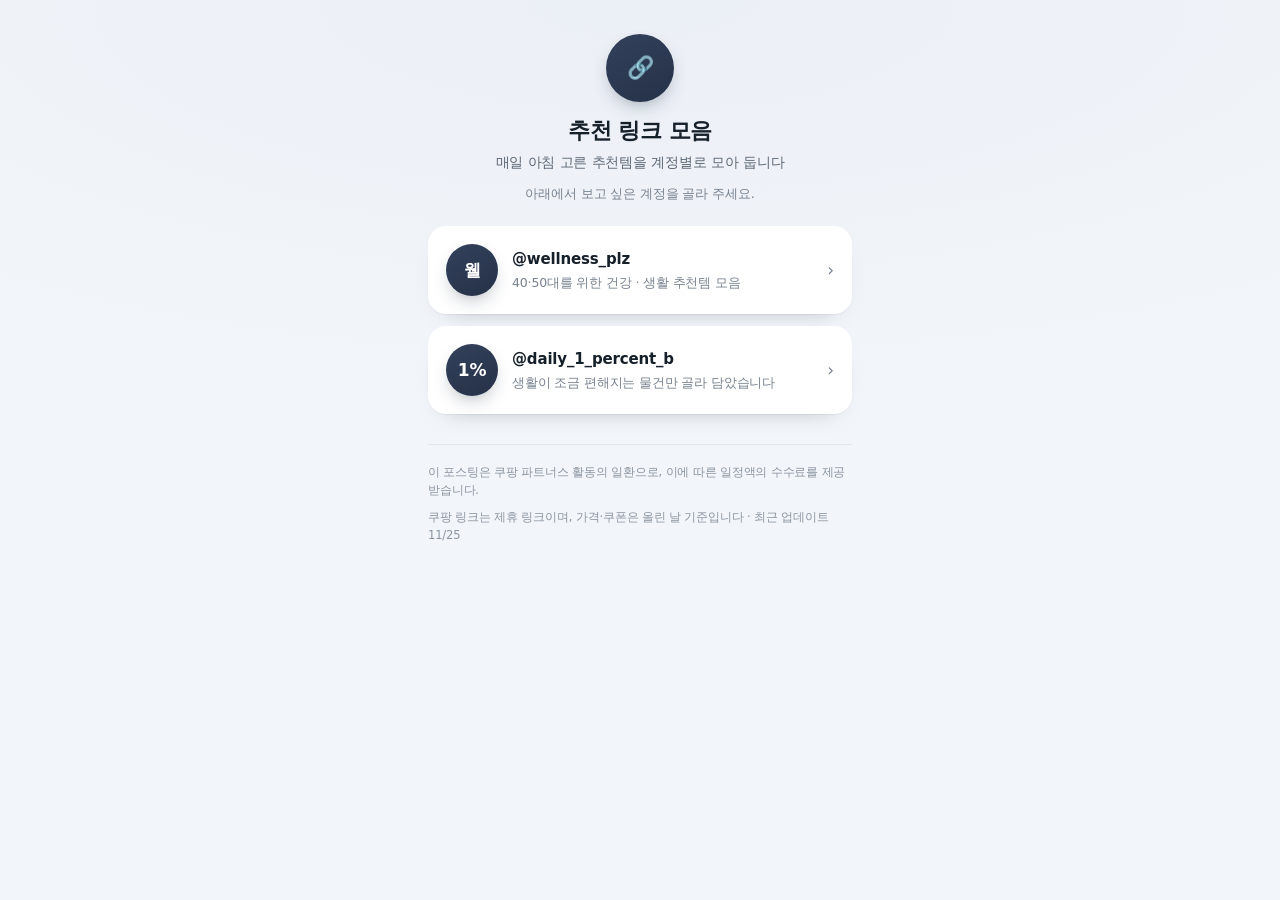
==== index.html @ a3815895 "feat: 인스타 고정 링크 페이지 구축 (@wellness_plz · @daily_1_percent_b)" ====
<!doctype html>
<html lang="ko">
<head>
<meta charset="utf-8">
<meta name="viewport" content="width=device-width, initial-scale=1, viewport-fit=cover">
<title>추천 링크 모음</title>
<meta name="description" content="@wellness_plz · @daily_1_percent_b 매일 아침 추천하는 제품 링크 모음">
<meta name="theme-color" content="#f2f5f9">
<meta property="og:type" content="website">
<meta property="og:title" content="추천 링크 모음">
<meta property="og:description" content="@wellness_plz · @daily_1_percent_b 매일 아침 추천하는 제품 링크 모음">
<meta property="og:url" content="https://mrleeshyun-cyber.github.io/links/">
<meta name="twitter:card" content="summary">
<link rel="stylesheet" href="assets/style.css">
</head>
<body class="theme-root">
<div class="wrap">
  <header class="hero">
    <div class="avatar">🔗</div>
    <h1>추천 링크 모음</h1>
    <p class="tagline">매일 아침 고른 추천템을 계정별로 모아 둡니다</p>
    <p class="intro">아래에서 보고 싶은 계정을 골라 주세요.</p>
  </header>

  <main>
  <a class="account" href="wellness/">
    <span class="avatar">웰</span>
    <span class="account-body">
      <span class="account-handle">@wellness_plz</span>
      <span class="account-desc">40·50대를 위한 건강 · 생활 추천템 모음</span>
    </span>
    <span class="row-arrow" aria-hidden="true">›</span>
  </a>
  <a class="account" href="daily/">
    <span class="avatar">1%</span>
    <span class="account-body">
      <span class="account-handle">@daily_1_percent_b</span>
      <span class="account-desc">생활이 조금 편해지는 물건만 골라 담았습니다</span>
    </span>
    <span class="row-arrow" aria-hidden="true">›</span>
  </a>
  </main>

  <footer class="foot">
    <p class="disclosure">이 포스팅은 쿠팡 파트너스 활동의 일환으로, 이에 따른 일정액의 수수료를 제공받습니다.</p>
    <p class="updated">쿠팡 링크는 제휴 링크이며, 가격·쿠폰은 올린 날 기준입니다 · 최근 업데이트 11/25</p>
  </footer>
</div>
</body>
</html>
---- assets/style.css ----
/* ────────────────────────────────────────────────
   인스타 고정 링크 페이지 공통 스타일 (모바일 우선)
   색은 페이지별 .theme-* 클래스의 --accent 값만 바꾸면 됩니다.
   ──────────────────────────────────────────────── */
* { box-sizing: border-box; -webkit-tap-highlight-color: transparent; }

html { -webkit-text-size-adjust: 100%; }

body {
  margin: 0;
  font-family: "Pretendard", -apple-system, BlinkMacSystemFont, "Apple SD Gothic Neo",
    "Malgun Gothic", "Noto Sans KR", system-ui, sans-serif;
  color: #16202a;
  background:
    radial-gradient(120% 60% at 50% 0%, var(--accent-soft, #e9eef6) 0%, rgba(255, 255, 255, 0) 70%),
    #f2f5f9;
  background-attachment: fixed;
  line-height: 1.55;
  letter-spacing: -0.01em;
  font-size: 16px;
}

a { color: inherit; text-decoration: none; }

.theme-wellness { --accent: #2f7d5d; --accent-soft: #e6f2ea; --accent-ink: #1f5c43; }
.theme-daily    { --accent: #28559a; --accent-soft: #e7eefb; --accent-ink: #1c3f73; }
.theme-root     { --accent: #33415c; --accent-soft: #ebeff6; --accent-ink: #253147; }

.wrap {
  max-width: 460px;
  margin: 0 auto;
  padding: 20px 18px 40px;
}

/* ── 상단 헤더 ─────────────────────────────── */
.topbar {
  display: flex;
  align-items: center;
  justify-content: space-between;
  min-height: 28px;
  margin-bottom: 14px;
  font-size: 13px;
  color: #6d7784;
}
.topbar a { padding: 4px 2px; }

.hero { text-align: center; margin-bottom: 22px; }

.avatar {
  width: 68px;
  height: 68px;
  margin: 0 auto 12px;
  border-radius: 50%;
  display: flex;
  align-items: center;
  justify-content: center;
  font-size: 22px;
  font-weight: 700;
  color: #fff;
  background: linear-gradient(150deg, var(--accent) 0%, var(--accent-ink) 100%);
  box-shadow: 0 8px 20px -8px rgba(20, 40, 60, 0.45);
}

.hero h1 {
  margin: 0;
  font-size: 20px;
  font-weight: 700;
  letter-spacing: -0.02em;
}

.hero .tagline {
  margin: 4px 0 0;
  font-size: 14px;
  color: #5d6875;
}

.hero .intro {
  margin: 10px 0 0;
  font-size: 13px;
  color: #78828f;
}

/* ── 오늘의 추천 카드 ───────────────────────── */
.card {
  background: #fff;
  border-radius: 18px;
  padding: 18px;
  box-shadow: 0 10px 26px -18px rgba(16, 30, 45, 0.45), 0 1px 0 rgba(16, 30, 45, 0.04);
}

.featured {
  border: 1.5px solid var(--accent);
  margin-bottom: 26px;
}

.badge {
  display: inline-block;
  padding: 4px 10px;
  margin-bottom: 12px;
  border-radius: 999px;
  background: var(--accent-soft);
  color: var(--accent-ink);
  font-size: 12px;
  font-weight: 700;
  letter-spacing: 0;
}

.featured h2 {
  margin: 0 0 8px;
  font-size: 18px;
  line-height: 1.4;
  font-weight: 700;
  letter-spacing: -0.02em;
}

.price {
  margin: 0;
  font-size: 21px;
  font-weight: 800;
  color: var(--accent-ink);
  letter-spacing: -0.02em;
}

.price-note {
  display: block;
  margin-top: 3px;
  font-size: 12.5px;
  font-weight: 500;
  color: #79838f;
  letter-spacing: 0;
}

.note {
  margin: 12px 0 16px;
  font-size: 13.5px;
  color: #55606d;
}

.cta {
  display: block;
  padding: 14px 16px;
  border-radius: 14px;
  background: var(--accent);
  color: #fff;
  text-align: center;
  font-size: 16px;
  font-weight: 700;
  letter-spacing: -0.01em;
  box-shadow: 0 10px 18px -12px var(--accent-ink);
}
.cta:active { transform: translateY(1px); }

.mini-link {
  display: block;
  margin-top: 10px;
  text-align: center;
  font-size: 12.5px;
  color: #7b8592;
  text-decoration: underline;
  text-underline-offset: 3px;
}

/* ── 지난 추천 목록 ────────────────────────── */
.section-title {
  display: flex;
  align-items: baseline;
  justify-content: space-between;
  margin: 0 2px 10px;
}
.section-title h3 {
  margin: 0;
  font-size: 14px;
  font-weight: 700;
  color: #3a4553;
}
.section-title span { font-size: 12px; color: #8b95a1; }

.list { display: grid; gap: 10px; margin: 0; padding: 0; list-style: none; }

.row {
  display: flex;
  align-items: center;
  gap: 12px;
  padding: 14px 16px;
  background: #fff;
  border-radius: 16px;
  box-shadow: 0 6px 18px -16px rgba(16, 30, 45, 0.5), 0 1px 0 rgba(16, 30, 45, 0.04);
}

.row-body { flex: 1; min-width: 0; }

.row-date {
  display: block;
  font-size: 11.5px;
  font-weight: 600;
  color: var(--accent-ink);
  opacity: 0.75;
  letter-spacing: 0;
}

.row-name {
  display: block;
  margin-top: 1px;
  font-size: 14.5px;
  font-weight: 600;
  line-height: 1.4;
  word-break: keep-all;
}

.row-price {
  display: block;
  margin-top: 3px;
  font-size: 13px;
  font-weight: 700;
  color: #4f5a67;
  letter-spacing: -0.01em;
}

.row-arrow {
  flex: none;
  font-size: 15px;
  color: var(--accent);
  opacity: 0.65;
}

/* ── 루트(계정 선택) ───────────────────────── */
.account {
  display: flex;
  align-items: center;
  gap: 14px;
  padding: 18px;
  margin-bottom: 12px;
  background: #fff;
  border-radius: 18px;
  box-shadow: 0 10px 26px -20px rgba(16, 30, 45, 0.5), 0 1px 0 rgba(16, 30, 45, 0.04);
}
.account .avatar { width: 52px; height: 52px; margin: 0; font-size: 17px; flex: none; }
.account-body { flex: 1; min-width: 0; }
.account-handle { display: block; font-size: 15px; font-weight: 700; }
.account-desc { display: block; margin-top: 2px; font-size: 12.5px; color: #78828f; }
.account .row-arrow { font-size: 17px; }

/* ── 하단 ─────────────────────────────────── */
.foot {
  margin-top: 30px;
  padding-top: 18px;
  border-top: 1px solid rgba(20, 40, 60, 0.08);
  font-size: 11.5px;
  line-height: 1.6;
  color: #8b95a1;
}
.foot .disclosure { margin: 0 0 8px; }
.foot .updated { margin: 0; }

@media (min-width: 520px) {
  .wrap { padding-top: 34px; }
  .hero h1 { font-size: 22px; }
}
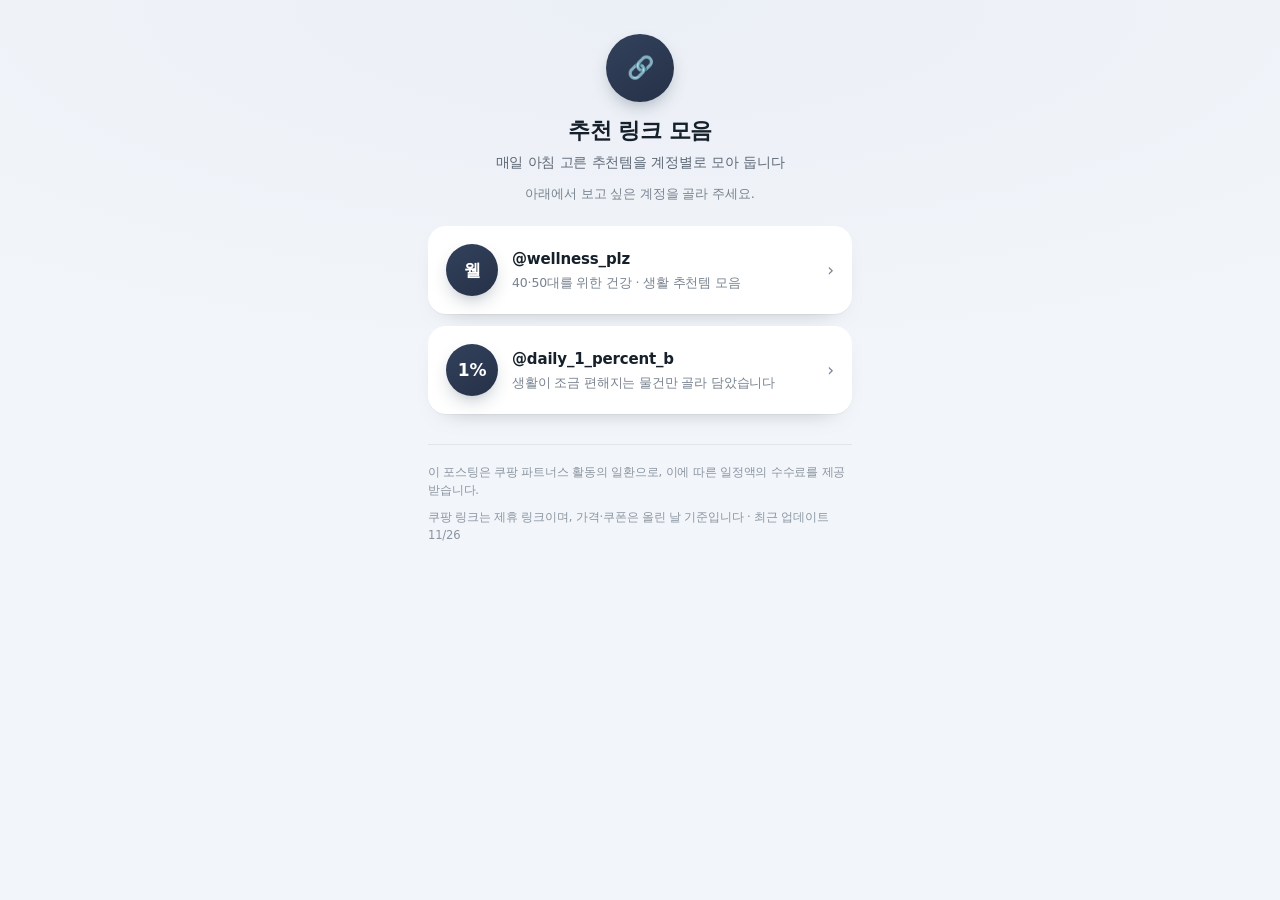
==== commit aa49c702: "chore: 2026-11-26 추천 갱신" ====
--- a/index.html
+++ b/index.html
@@ -43,7 +43,7 @@
 
   <footer class="foot">
     <p class="disclosure">이 포스팅은 쿠팡 파트너스 활동의 일환으로, 이에 따른 일정액의 수수료를 제공받습니다.</p>
-    <p class="updated">쿠팡 링크는 제휴 링크이며, 가격·쿠폰은 올린 날 기준입니다 · 최근 업데이트 11/25</p>
+    <p class="updated">쿠팡 링크는 제휴 링크이며, 가격·쿠폰은 올린 날 기준입니다 · 최근 업데이트 11/26</p>
   </footer>
 </div>
 </body>
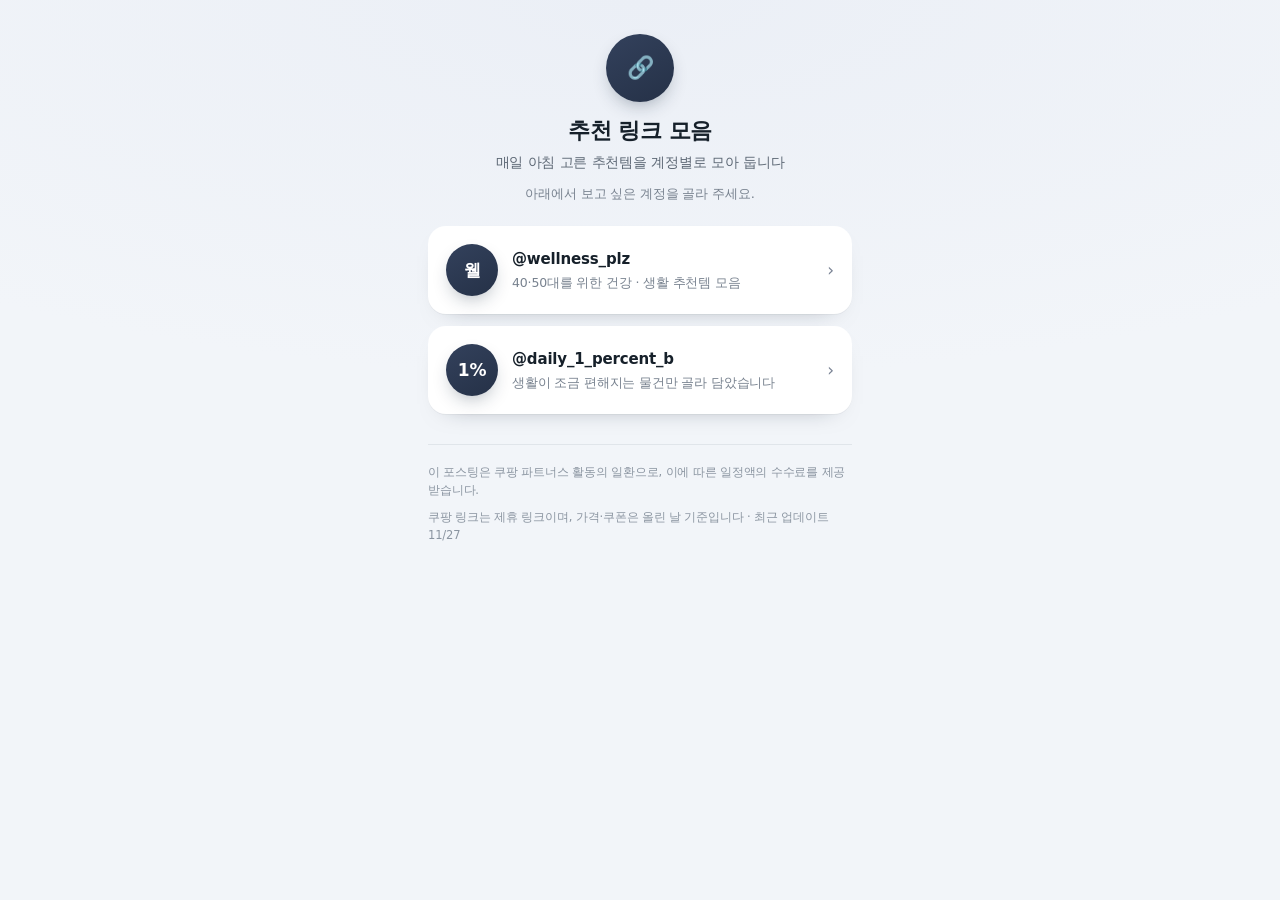
==== commit a6fcba5e: "chore: 2026-11-27 추천 갱신" ====
--- a/index.html
+++ b/index.html
@@ -43,7 +43,7 @@
 
   <footer class="foot">
     <p class="disclosure">이 포스팅은 쿠팡 파트너스 활동의 일환으로, 이에 따른 일정액의 수수료를 제공받습니다.</p>
-    <p class="updated">쿠팡 링크는 제휴 링크이며, 가격·쿠폰은 올린 날 기준입니다 · 최근 업데이트 11/26</p>
+    <p class="updated">쿠팡 링크는 제휴 링크이며, 가격·쿠폰은 올린 날 기준입니다 · 최근 업데이트 11/27</p>
   </footer>
 </div>
 </body>
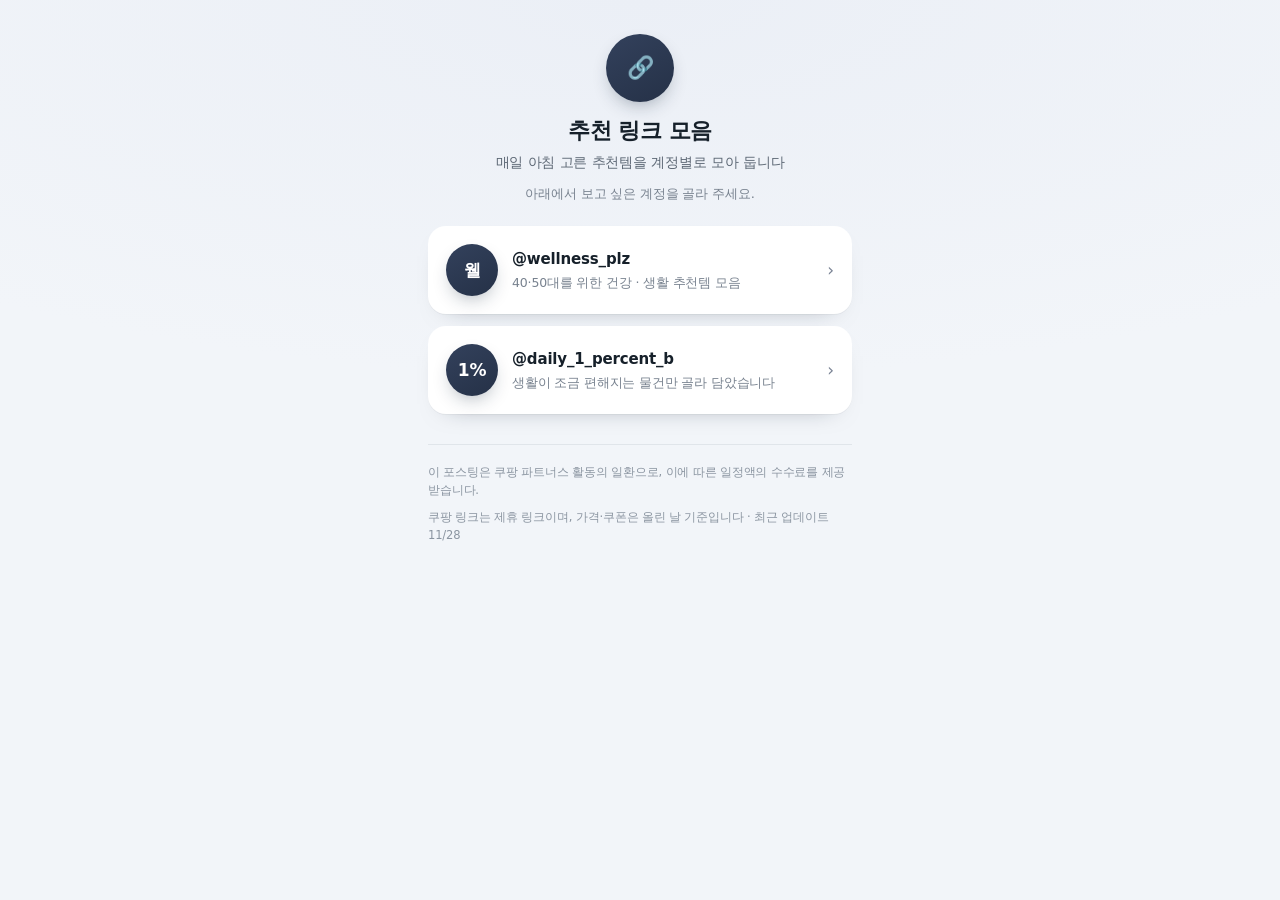
==== commit 6151eac7: "chore: 2026-11-28 추천 갱신" ====
--- a/index.html
+++ b/index.html
@@ -43,7 +43,7 @@
 
   <footer class="foot">
     <p class="disclosure">이 포스팅은 쿠팡 파트너스 활동의 일환으로, 이에 따른 일정액의 수수료를 제공받습니다.</p>
-    <p class="updated">쿠팡 링크는 제휴 링크이며, 가격·쿠폰은 올린 날 기준입니다 · 최근 업데이트 11/27</p>
+    <p class="updated">쿠팡 링크는 제휴 링크이며, 가격·쿠폰은 올린 날 기준입니다 · 최근 업데이트 11/28</p>
   </footer>
 </div>
 </body>
